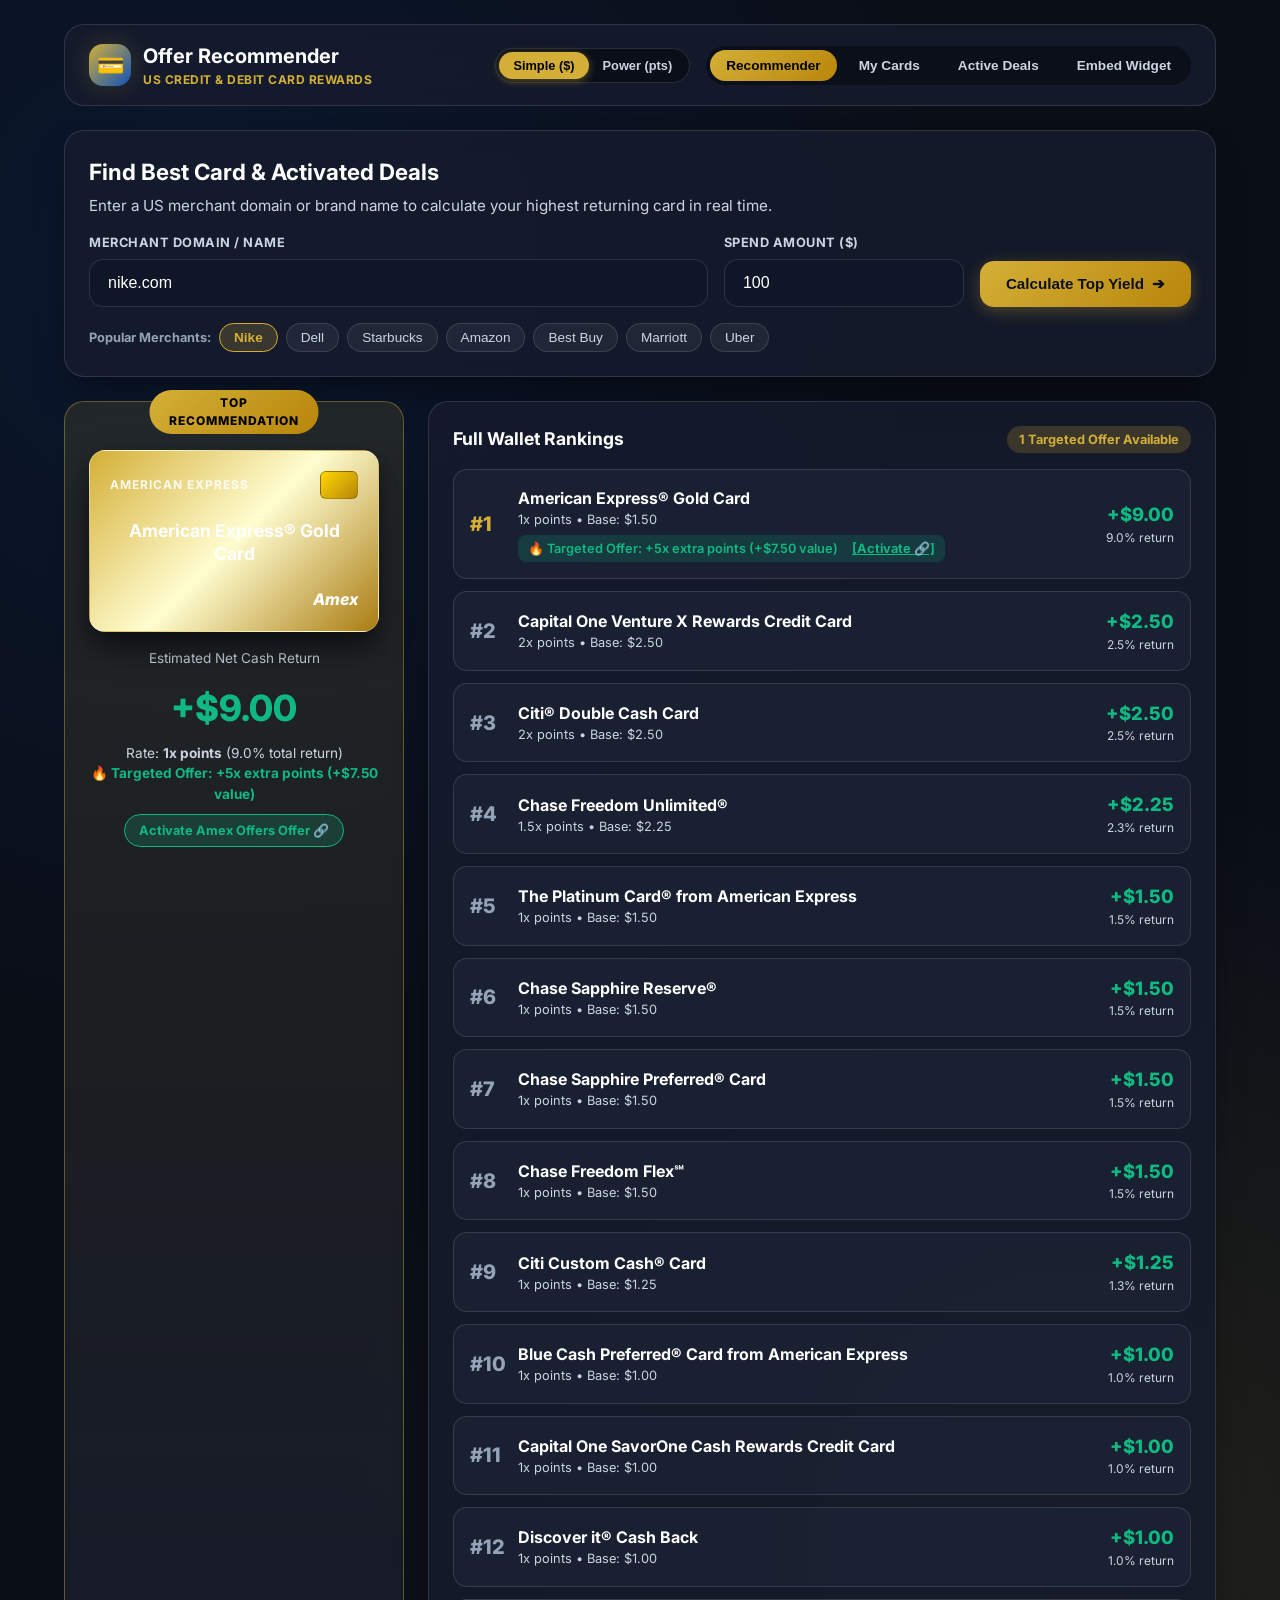
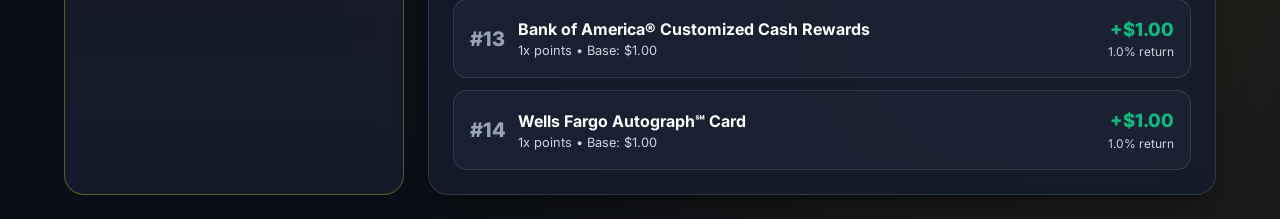
==== index.html @ e03e9694 "deploy: add root index.html redirect for GitHub Pages deployment" ====
<!DOCTYPE html>
<html lang="en">
<head>
  <meta charset="UTF-8">
  <meta http-equiv="refresh" content="0; url=web-widget/index.html">
  <title>US Credit & Debit Card Offer Recommender</title>
  <script>
    window.location.href = "web-widget/index.html";
  </script>
</head>
<body>
  <p>Redirecting to <a href="web-widget/index.html">Offer Recommender Web App & Widget</a>...</p>
</body>
</html>
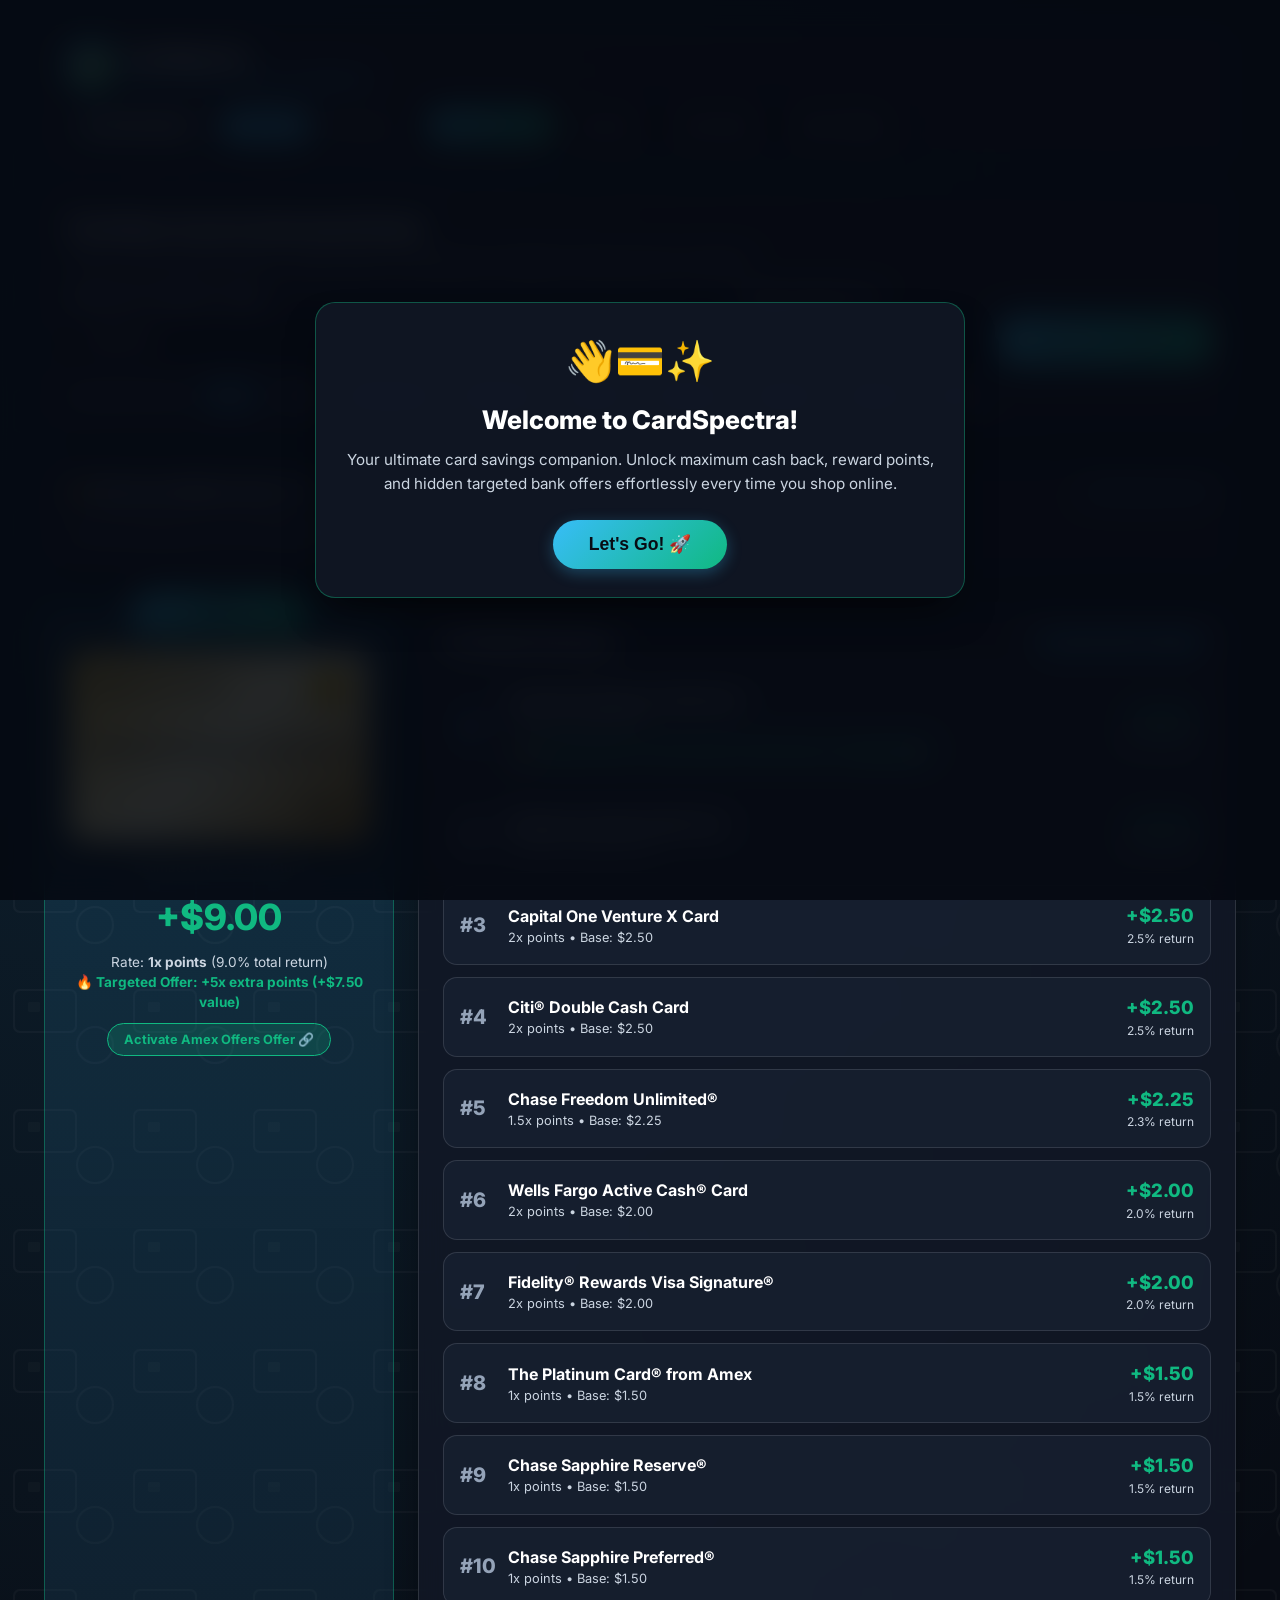
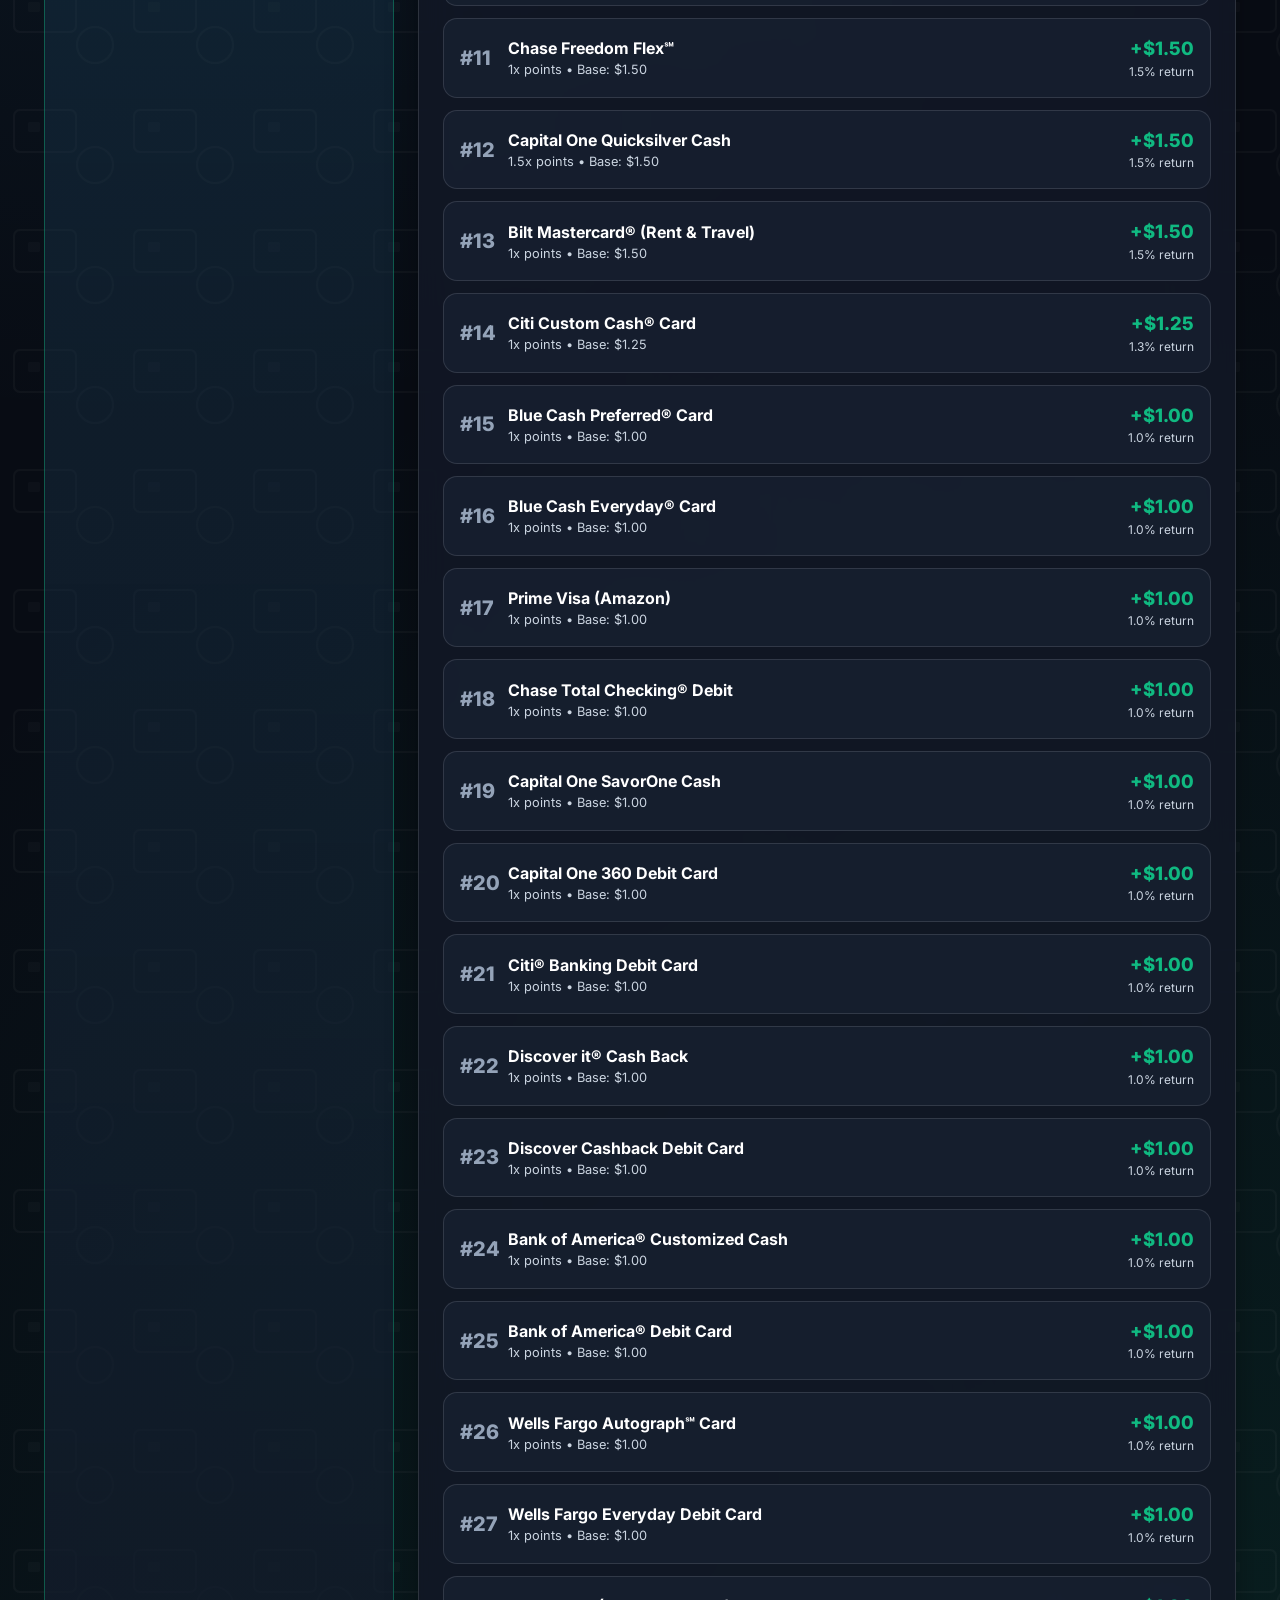
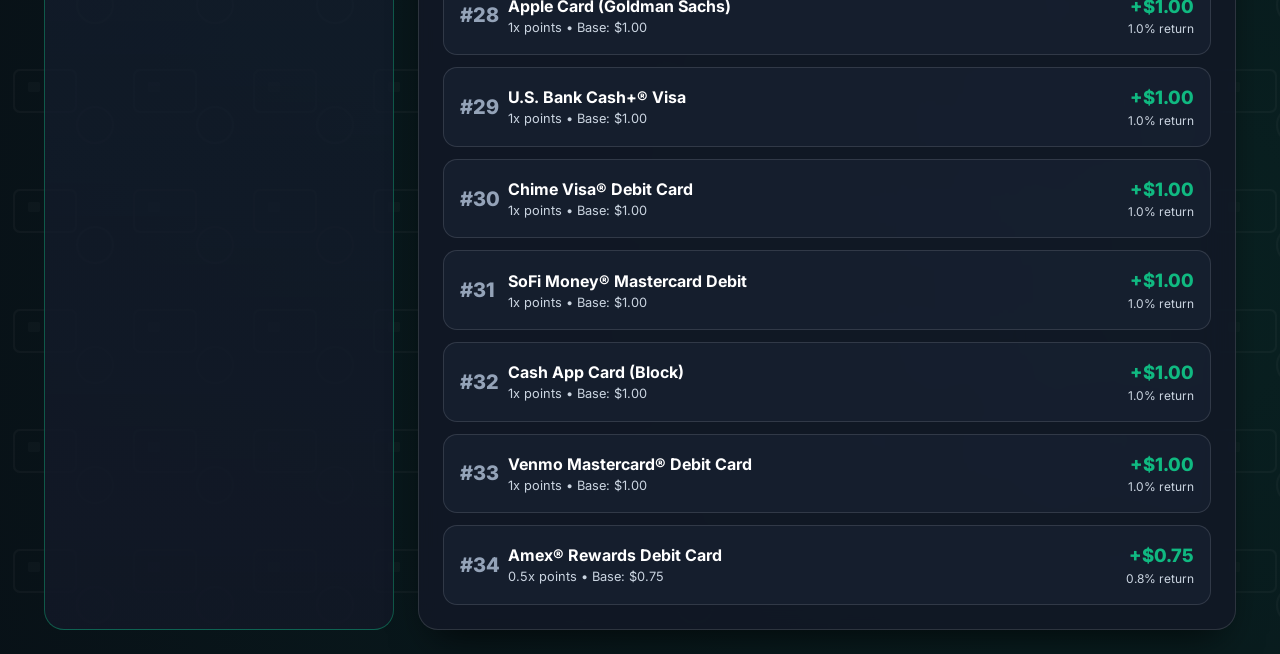
==== commit 48e61477: "brand: finalize official project name as CardSpectra across web app, widget, extension, and docs" ====
--- a/index.html
+++ b/index.html
@@ -3,12 +3,12 @@
 <head>
   <meta charset="UTF-8">
   <meta http-equiv="refresh" content="0; url=web-widget/index.html">
-  <title>US Credit & Debit Card Offer Recommender</title>
+  <title>CardSpectra - US Credit & Debit Card Offer Recommender</title>
   <script>
     window.location.href = "web-widget/index.html";
   </script>
 </head>
 <body>
-  <p>Redirecting to <a href="web-widget/index.html">Offer Recommender Web App & Widget</a>...</p>
+  <p>Redirecting to <a href="web-widget/index.html">CardSpectra Web App & Widget</a>...</p>
 </body>
 </html>
